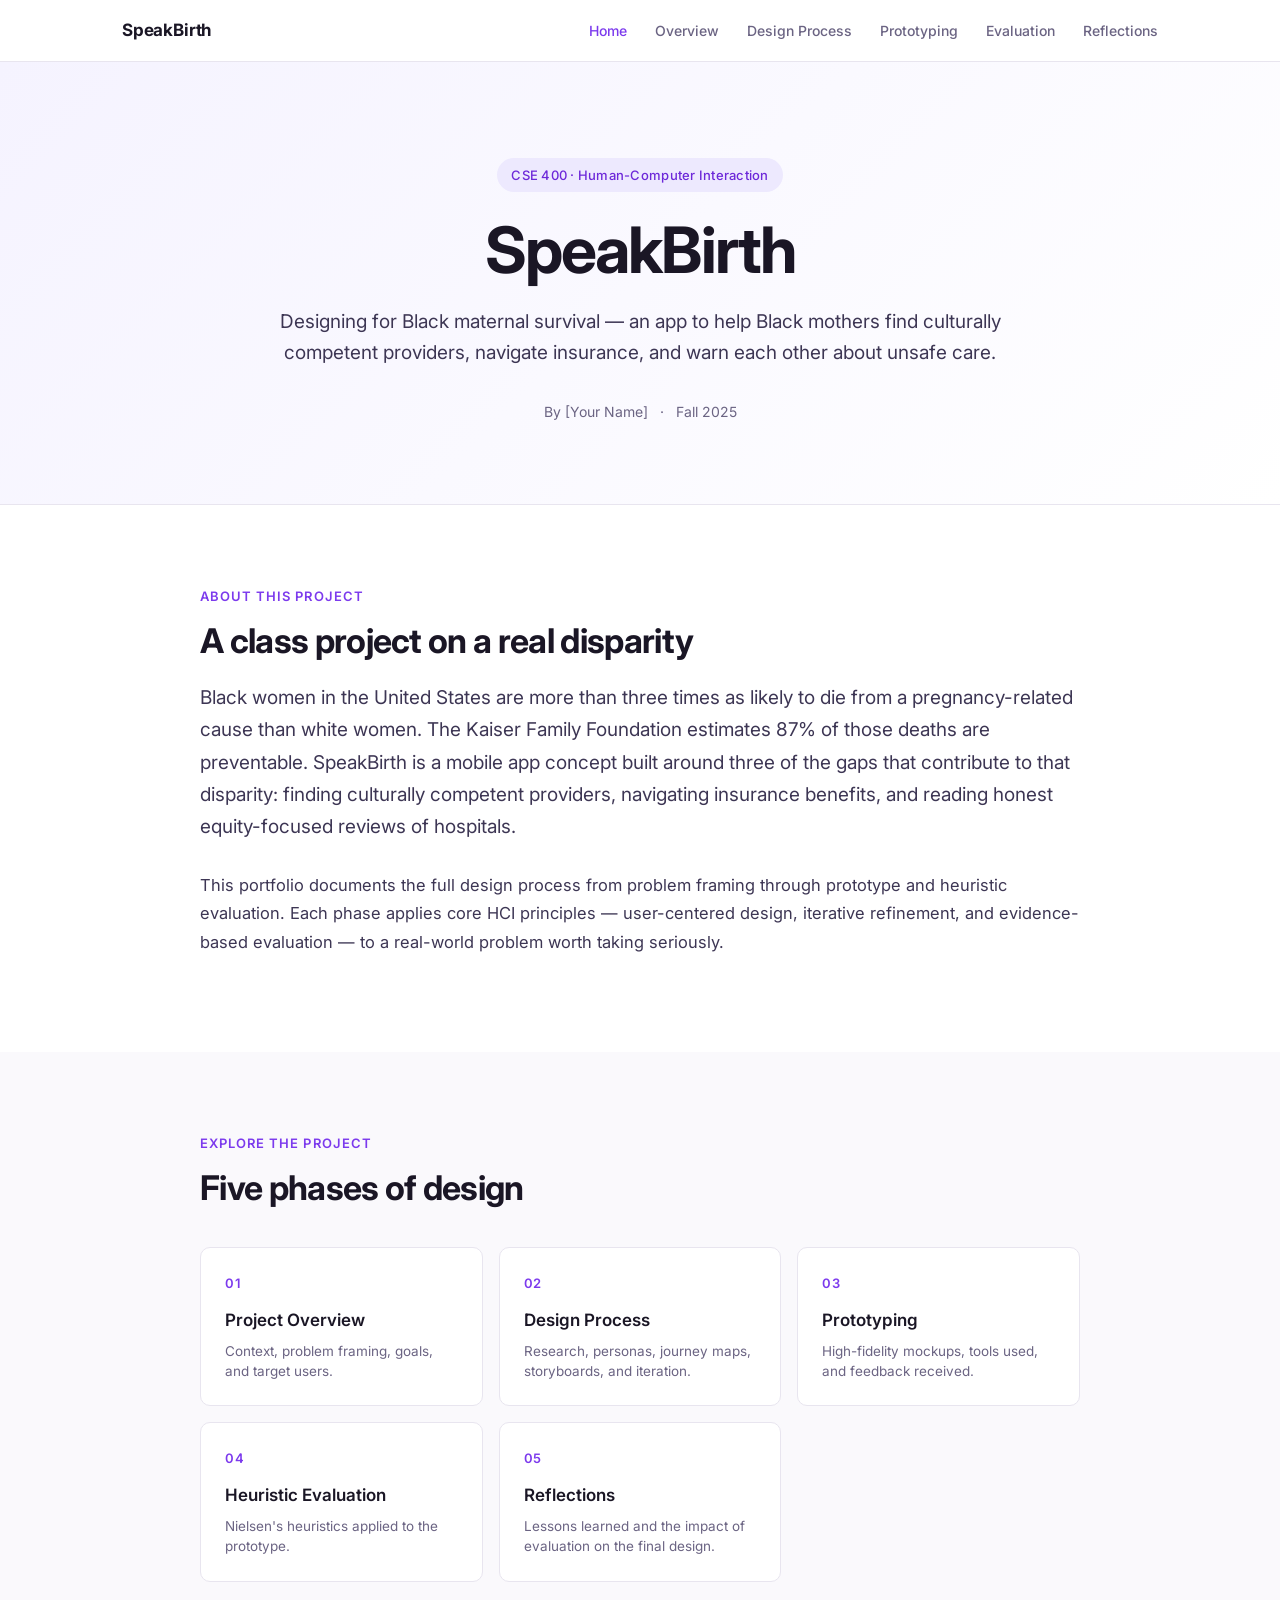
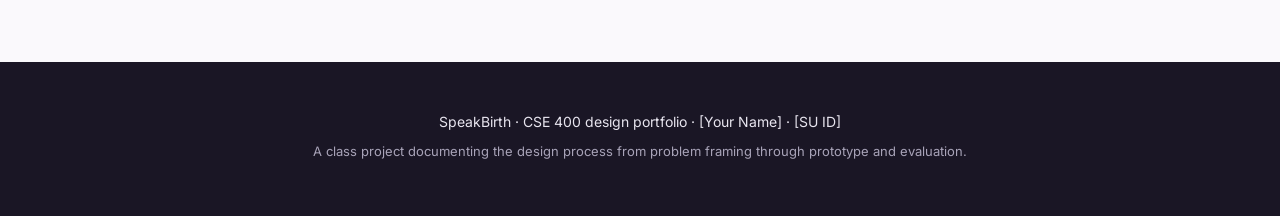
==== index.html @ d60310a7 "Add files via upload Portfolio Site" ====
<!DOCTYPE html>
<html lang="en">
<head>
  <meta charset="UTF-8" />
  <meta name="viewport" content="width=device-width, initial-scale=1.0" />
  <title>SpeakBirth — HCI Design Portfolio</title>
  <link rel="preconnect" href="https://fonts.googleapis.com">
  <link rel="preconnect" href="https://fonts.gstatic.com" crossorigin>
  <link href="https://fonts.googleapis.com/css2?family=Inter:wght@300;400;500;600;700&display=swap" rel="stylesheet">
  <link rel="stylesheet" href="style.css" />
</head>
<body>

  <nav class="nav">
    <div class="nav-inner">
      <a href="index.html" class="nav-logo">SpeakBirth</a>
      <div class="nav-links">
        <a href="index.html" class="active">Home</a>
        <a href="overview.html">Overview</a>
        <a href="design-process.html">Design Process</a>
        <a href="prototyping.html">Prototyping</a>
        <a href="evaluation.html">Evaluation</a>
        <a href="reflections.html">Reflections</a>
      </div>
    </div>
  </nav>

  <header class="hero">
    <div class="hero-inner">
      <div class="hero-tag">CSE 400 · Human-Computer Interaction</div>
      <h1>SpeakBirth</h1>
      <p class="hero-subtitle">Designing for Black maternal survival — an app to help Black mothers find culturally competent providers, navigate insurance, and warn each other about unsafe care.</p>
      <div class="hero-meta">
        <span>By [Your Name]</span>
        <span>·</span>
        <span>Fall 2025</span>
      </div>
    </div>
  </header>

  <section class="section">
    <div class="container">
      <div class="section-label">About this project</div>
      <h2>A class project on a real disparity</h2>
      <p class="lead">Black women in the United States are more than three times as likely to die from a pregnancy-related cause than white women. The Kaiser Family Foundation estimates 87% of those deaths are preventable. SpeakBirth is a mobile app concept built around three of the gaps that contribute to that disparity: finding culturally competent providers, navigating insurance benefits, and reading honest equity-focused reviews of hospitals.</p>

      <p>This portfolio documents the full design process from problem framing through prototype and heuristic evaluation. Each phase applies core HCI principles — user-centered design, iterative refinement, and evidence-based evaluation — to a real-world problem worth taking seriously.</p>
    </div>
  </section>

  <section class="section section-alt">
    <div class="container">
      <div class="section-label">Explore the project</div>
      <h2>Five phases of design</h2>

      <div class="phase-grid">
        <a href="overview.html" class="phase-card">
          <div class="phase-num">01</div>
          <div class="phase-title">Project Overview</div>
          <div class="phase-desc">Context, problem framing, goals, and target users.</div>
        </a>
        <a href="design-process.html" class="phase-card">
          <div class="phase-num">02</div>
          <div class="phase-title">Design Process</div>
          <div class="phase-desc">Research, personas, journey maps, storyboards, and iteration.</div>
        </a>
        <a href="prototyping.html" class="phase-card">
          <div class="phase-num">03</div>
          <div class="phase-title">Prototyping</div>
          <div class="phase-desc">High-fidelity mockups, tools used, and feedback received.</div>
        </a>
        <a href="evaluation.html" class="phase-card">
          <div class="phase-num">04</div>
          <div class="phase-title">Heuristic Evaluation</div>
          <div class="phase-desc">Nielsen's heuristics applied to the prototype.</div>
        </a>
        <a href="reflections.html" class="phase-card">
          <div class="phase-num">05</div>
          <div class="phase-title">Reflections</div>
          <div class="phase-desc">Lessons learned and the impact of evaluation on the final design.</div>
        </a>
      </div>
    </div>
  </section>

  <footer class="footer">
    <div class="container">
      <p>SpeakBirth · CSE 400 design portfolio · [Your Name] · [SU ID]</p>
      <p class="footer-sub">A class project documenting the design process from problem framing through prototype and evaluation.</p>
    </div>
  </footer>

</body>
</html>
---- style.css ----
/* ---------- BASE & RESET ---------- */
* {
  box-sizing: border-box;
  margin: 0;
  padding: 0;
}

:root {
  --purple-50: #f5f3ff;
  --purple-100: #ede9fe;
  --purple-200: #ddd6fe;
  --purple-400: #a78bfa;
  --purple-500: #8b5cf6;
  --purple-600: #7c3aed;
  --purple-700: #6d28d9;
  --purple-900: #4c1d95;

  --ink-900: #1a1625;
  --ink-700: #3d3654;
  --ink-500: #6b6483;
  --ink-300: #a8a3b8;
  --ink-100: #e8e5ef;

  --bg-white: #ffffff;
  --bg-alt: #faf9fc;
  --bg-tint: #f5f3fa;

  --radius-sm: 6px;
  --radius-md: 10px;
  --radius-lg: 16px;

  --shadow-sm: 0 1px 2px rgba(76, 29, 149, 0.04);
  --shadow-md: 0 4px 16px rgba(76, 29, 149, 0.06);
}

html {
  scroll-behavior: smooth;
  scroll-padding-top: 80px;
}

body {
  font-family: 'Inter', -apple-system, BlinkMacSystemFont, 'Segoe UI', Roboto, sans-serif;
  font-size: 16px;
  line-height: 1.7;
  color: var(--ink-900);
  background: var(--bg-white);
  -webkit-font-smoothing: antialiased;
}

a {
  color: var(--purple-600);
  text-decoration: none;
  transition: color 0.15s ease;
}
a:hover { color: var(--purple-700); }

/* ---------- NAVIGATION ---------- */
.nav {
  position: sticky;
  top: 0;
  background: rgba(255, 255, 255, 0.95);
  backdrop-filter: blur(8px);
  border-bottom: 1px solid var(--ink-100);
  z-index: 100;
}
.nav-inner {
  max-width: 1100px;
  margin: 0 auto;
  padding: 16px 32px;
  display: flex;
  justify-content: space-between;
  align-items: center;
}
.nav-logo {
  font-weight: 700;
  font-size: 17px;
  color: var(--ink-900);
  letter-spacing: -0.01em;
}
.nav-logo:hover { color: var(--purple-600); }
.nav-links {
  display: flex;
  gap: 28px;
}
.nav-links a {
  font-size: 14px;
  color: var(--ink-500);
  font-weight: 500;
}
.nav-links a:hover, .nav-links a.active {
  color: var(--purple-600);
}

/* ---------- HERO ---------- */
.hero {
  background: linear-gradient(135deg, var(--purple-50) 0%, var(--bg-white) 100%);
  padding: 96px 32px 80px;
  border-bottom: 1px solid var(--ink-100);
}
.hero-inner {
  max-width: 800px;
  margin: 0 auto;
  text-align: center;
}
.hero-tag {
  display: inline-block;
  font-size: 13px;
  font-weight: 500;
  color: var(--purple-700);
  background: var(--purple-100);
  padding: 6px 14px;
  border-radius: 999px;
  margin-bottom: 24px;
  letter-spacing: 0.02em;
}
.hero h1 {
  font-size: 64px;
  font-weight: 700;
  letter-spacing: -0.03em;
  line-height: 1.05;
  margin-bottom: 24px;
  color: var(--ink-900);
}
.hero-subtitle {
  font-size: 19px;
  color: var(--ink-700);
  line-height: 1.6;
  margin-bottom: 32px;
}
.hero-meta {
  display: flex;
  justify-content: center;
  gap: 12px;
  font-size: 14px;
  color: var(--ink-500);
}

/* Page header (smaller than hero, used on inner pages) */
.page-header {
  background: linear-gradient(135deg, var(--purple-50) 0%, var(--bg-white) 100%);
  padding: 64px 32px 56px;
  border-bottom: 1px solid var(--ink-100);
  text-align: center;
}
.page-header-inner {
  max-width: 800px;
  margin: 0 auto;
}
.page-header h1 {
  font-size: 44px;
  font-weight: 700;
  letter-spacing: -0.02em;
  line-height: 1.1;
  margin-bottom: 14px;
  color: var(--ink-900);
}
.page-header p {
  font-size: 17px;
  color: var(--ink-700);
}

/* ---------- SECTIONS ---------- */
.section {
  padding: 80px 32px;
}
.section-alt {
  background: var(--bg-alt);
}
.container {
  max-width: 880px;
  margin: 0 auto;
}
.section-label {
  font-size: 13px;
  font-weight: 600;
  color: var(--purple-600);
  text-transform: uppercase;
  letter-spacing: 0.08em;
  margin-bottom: 14px;
}
.section h2 {
  font-size: 34px;
  font-weight: 700;
  letter-spacing: -0.02em;
  line-height: 1.15;
  margin-bottom: 22px;
  color: var(--ink-900);
}
.section h3 {
  font-size: 21px;
  font-weight: 600;
  letter-spacing: -0.01em;
  margin-top: 36px;
  margin-bottom: 14px;
  color: var(--ink-900);
}
.section h4 {
  font-size: 16px;
  font-weight: 600;
  margin-top: 20px;
  margin-bottom: 8px;
  color: var(--ink-900);
}
.section p {
  font-size: 16.5px;
  color: var(--ink-700);
  margin-bottom: 16px;
}
.section .lead {
  font-size: 19px;
  color: var(--ink-700);
  margin-bottom: 28px;
}
.section strong {
  color: var(--ink-900);
  font-weight: 600;
}
.section ul, .section ol {
  margin: 0 0 18px 22px;
  color: var(--ink-700);
}
.section li {
  margin-bottom: 8px;
  font-size: 16.5px;
}

/* ---------- HOME PAGE GRID ---------- */
.phase-grid {
  display: grid;
  grid-template-columns: repeat(auto-fit, minmax(220px, 1fr));
  gap: 16px;
  margin-top: 40px;
}
.phase-card {
  background: var(--bg-white);
  border: 1px solid var(--ink-100);
  border-radius: var(--radius-md);
  padding: 24px;
  transition: all 0.2s ease;
  display: block;
}
.phase-card:hover {
  border-color: var(--purple-200);
  box-shadow: var(--shadow-md);
  transform: translateY(-2px);
}
.phase-num {
  font-size: 13px;
  font-weight: 600;
  color: var(--purple-600);
  letter-spacing: 0.05em;
  margin-bottom: 12px;
}
.phase-title {
  font-size: 17px;
  font-weight: 600;
  color: var(--ink-900);
  margin-bottom: 6px;
}
.phase-desc {
  font-size: 13.5px;
  color: var(--ink-500);
  line-height: 1.5;
}

/* ---------- CALLOUT ---------- */
.callout {
  background: var(--purple-50);
  border-left: 4px solid var(--purple-500);
  border-radius: var(--radius-md);
  padding: 24px 28px;
  margin: 28px 0;
  display: flex;
  align-items: center;
  gap: 24px;
}
.callout-stat {
  font-size: 48px;
  font-weight: 700;
  color: var(--purple-700);
  letter-spacing: -0.03em;
  line-height: 1;
  white-space: nowrap;
}
.callout-text {
  font-size: 16px;
  color: var(--ink-700);
  line-height: 1.5;
}

/* ---------- CARDS, FINDINGS, COMPARISONS ---------- */
.findings-grid {
  display: grid;
  grid-template-columns: repeat(auto-fit, minmax(260px, 1fr));
  gap: 14px;
  margin: 24px 0;
}
.finding {
  background: var(--bg-white);
  border: 1px solid var(--ink-100);
  border-radius: var(--radius-md);
  padding: 18px 20px;
  display: flex;
  gap: 14px;
}
.finding-num {
  font-size: 12px;
  font-weight: 700;
  color: var(--purple-600);
  background: var(--purple-100);
  padding: 4px 8px;
  border-radius: var(--radius-sm);
  height: fit-content;
  letter-spacing: 0.02em;
}
.finding-title {
  font-size: 15px;
  font-weight: 600;
  color: var(--ink-900);
  margin-bottom: 4px;
  line-height: 1.4;
}
.finding-source {
  font-size: 13px;
  color: var(--ink-500);
  line-height: 1.5;
}

.comparison {
  display: grid;
  grid-template-columns: 1fr 1fr;
  gap: 12px;
  margin: 24px 0;
}
.comp-box {
  background: var(--bg-white);
  border: 1px solid var(--ink-100);
  border-radius: var(--radius-md);
  padding: 18px 20px;
}
.comp-label {
  font-size: 12px;
  font-weight: 600;
  color: var(--purple-600);
  text-transform: uppercase;
  letter-spacing: 0.05em;
  margin-bottom: 8px;
}
.comp-text {
  font-size: 14.5px;
  color: var(--ink-700);
  line-height: 1.6;
}

/* ---------- PERSONAS ---------- */
.persona-grid {
  display: grid;
  grid-template-columns: repeat(auto-fit, minmax(280px, 1fr));
  gap: 16px;
  margin: 24px 0;
}
.persona {
  background: var(--bg-white);
  border: 1px solid var(--ink-100);
  border-radius: var(--radius-lg);
  padding: 28px;
}
.persona-avatar {
  width: 56px;
  height: 56px;
  border-radius: 50%;
  background: var(--purple-100);
  color: var(--purple-700);
  display: flex;
  align-items: center;
  justify-content: center;
  font-weight: 600;
  font-size: 18px;
  margin-bottom: 14px;
}
.persona-name {
  font-size: 19px;
  font-weight: 600;
  color: var(--ink-900);
  margin-bottom: 4px;
}
.persona-role {
  font-size: 13px;
  color: var(--purple-600);
  font-weight: 500;
  margin-bottom: 14px;
  text-transform: uppercase;
  letter-spacing: 0.05em;
}
.persona-detail {
  font-size: 14px;
  color: var(--ink-700);
  line-height: 1.6;
  margin-bottom: 10px;
}
.persona-detail strong {
  color: var(--ink-900);
  font-weight: 600;
}

/* ---------- TASKS ---------- */
.task-list {
  display: flex;
  flex-direction: column;
  gap: 16px;
  margin-top: 28px;
}
.task {
  background: var(--bg-white);
  border: 1px solid var(--ink-100);
  border-radius: var(--radius-md);
  padding: 28px 32px;
  transition: all 0.2s ease;
}
.task:hover {
  border-color: var(--purple-200);
  box-shadow: var(--shadow-md);
}
.task-num {
  font-size: 12px;
  font-weight: 600;
  color: var(--purple-600);
  letter-spacing: 0.08em;
  text-transform: uppercase;
  margin-bottom: 10px;
}
.task h3 {
  margin-top: 0;
  margin-bottom: 10px;
  font-size: 20px;
}
.task p {
  margin-bottom: 0;
  font-size: 15.5px;
  color: var(--ink-700);
}

/* ---------- STORYBOARDS ---------- */
.storyboard-card {
  background: var(--bg-white);
  border: 1px solid var(--ink-100);
  border-radius: var(--radius-lg);
  padding: 32px;
  margin: 24px 0;
}
.storyboard-header {
  margin-bottom: 20px;
}
.storyboard-num {
  font-size: 12px;
  font-weight: 600;
  color: var(--purple-600);
  letter-spacing: 0.08em;
  text-transform: uppercase;
  margin-bottom: 6px;
}
.storyboard-header h3 {
  margin-top: 0;
  font-size: 22px;
  margin-bottom: 0;
}
.storyboard-frames {
  display: grid;
  grid-template-columns: repeat(4, 1fr);
  gap: 12px;
  margin-bottom: 20px;
}
.frame {
  background: var(--bg-tint);
  border-radius: var(--radius-md);
  padding: 14px;
}
.frame-label {
  font-size: 11px;
  font-weight: 600;
  color: var(--purple-600);
  letter-spacing: 0.05em;
  margin-bottom: 6px;
}
.frame-text {
  font-size: 13px;
  color: var(--ink-700);
  line-height: 1.5;
}

/* ---------- HEURISTIC EVALUATION ---------- */
.heuristic-list {
  display: flex;
  flex-direction: column;
  gap: 14px;
  margin-top: 24px;
}
.heuristic {
  background: var(--bg-white);
  border: 1px solid var(--ink-100);
  border-radius: var(--radius-md);
  padding: 22px 24px;
}
.heuristic-header {
  display: flex;
  align-items: center;
  gap: 12px;
  margin-bottom: 10px;
  flex-wrap: wrap;
}
.heuristic-num {
  font-size: 11px;
  font-weight: 700;
  color: var(--purple-700);
  background: var(--purple-100);
  padding: 4px 8px;
  border-radius: var(--radius-sm);
  letter-spacing: 0.05em;
}
.heuristic-title {
  font-size: 17px;
  font-weight: 600;
  color: var(--ink-900);
}
.severity {
  font-size: 11px;
  font-weight: 600;
  padding: 3px 8px;
  border-radius: 999px;
  margin-left: auto;
  text-transform: uppercase;
  letter-spacing: 0.05em;
}
.severity-low { background: #ecfdf5; color: #047857; }
.severity-med { background: #fef3c7; color: #b45309; }
.severity-high { background: #fee2e2; color: #b91c1c; }
.heuristic-body {
  font-size: 14.5px;
  color: var(--ink-700);
  line-height: 1.6;
  margin-bottom: 8px;
}
.heuristic-fix {
  font-size: 14px;
  color: var(--ink-700);
  background: var(--bg-tint);
  padding: 10px 14px;
  border-radius: var(--radius-sm);
  border-left: 3px solid var(--purple-400);
}
.heuristic-fix strong {
  color: var(--purple-700);
}

/* ---------- IMAGE & FIGURE ---------- */
.figure {
  margin: 28px 0;
}
.figure img {
  width: 100%;
  border-radius: var(--radius-md);
  border: 1px solid var(--ink-100);
  display: block;
}
.figure-caption {
  font-size: 13px;
  color: var(--ink-500);
  text-align: center;
  margin-top: 10px;
  font-style: italic;
}

.image-placeholder {
  background: var(--bg-tint);
  border: 2px dashed var(--purple-200);
  border-radius: var(--radius-md);
  padding: 40px 24px;
  text-align: center;
  margin-top: 16px;
}
.image-placeholder p {
  font-size: 14px;
  color: var(--ink-500);
  margin-bottom: 4px;
}
.image-placeholder p:first-child {
  font-weight: 600;
  color: var(--ink-700);
  font-size: 15px;
}
.placeholder-sub {
  font-size: 12.5px !important;
  margin-top: 6px;
}
.image-placeholder code {
  background: var(--purple-100);
  color: var(--purple-700);
  padding: 2px 6px;
  border-radius: 4px;
  font-size: 12px;
  font-family: 'Menlo', 'Monaco', monospace;
}

/* ---------- FOOTER ---------- */
.footer {
  background: var(--ink-900);
  color: var(--ink-100);
  padding: 48px 32px;
  text-align: center;
}
.footer p {
  font-size: 14px;
  color: var(--ink-100);
  margin-bottom: 6px;
}
.footer-sub {
  font-size: 13px !important;
  color: var(--ink-300) !important;
}

/* ---------- RESPONSIVE ---------- */
@media (max-width: 768px) {
  .nav-inner { padding: 14px 20px; }
  .nav-links { gap: 14px; }
  .nav-links a { font-size: 13px; }
  .hero { padding: 64px 20px 56px; }
  .hero h1 { font-size: 42px; }
  .hero-subtitle { font-size: 17px; }
  .page-header { padding: 48px 20px 40px; }
  .page-header h1 { font-size: 32px; }
  .section { padding: 56px 20px; }
  .section h2 { font-size: 26px; }
  .callout { flex-direction: column; text-align: center; gap: 14px; }
  .callout-stat { font-size: 40px; }
  .comparison { grid-template-columns: 1fr; }
  .storyboard-frames { grid-template-columns: repeat(2, 1fr); }
  .storyboard-card { padding: 22px 20px; }
}

@media (max-width: 540px) {
  .nav-links { display: none; }
  .nav-mobile-toggle { display: block; }
}
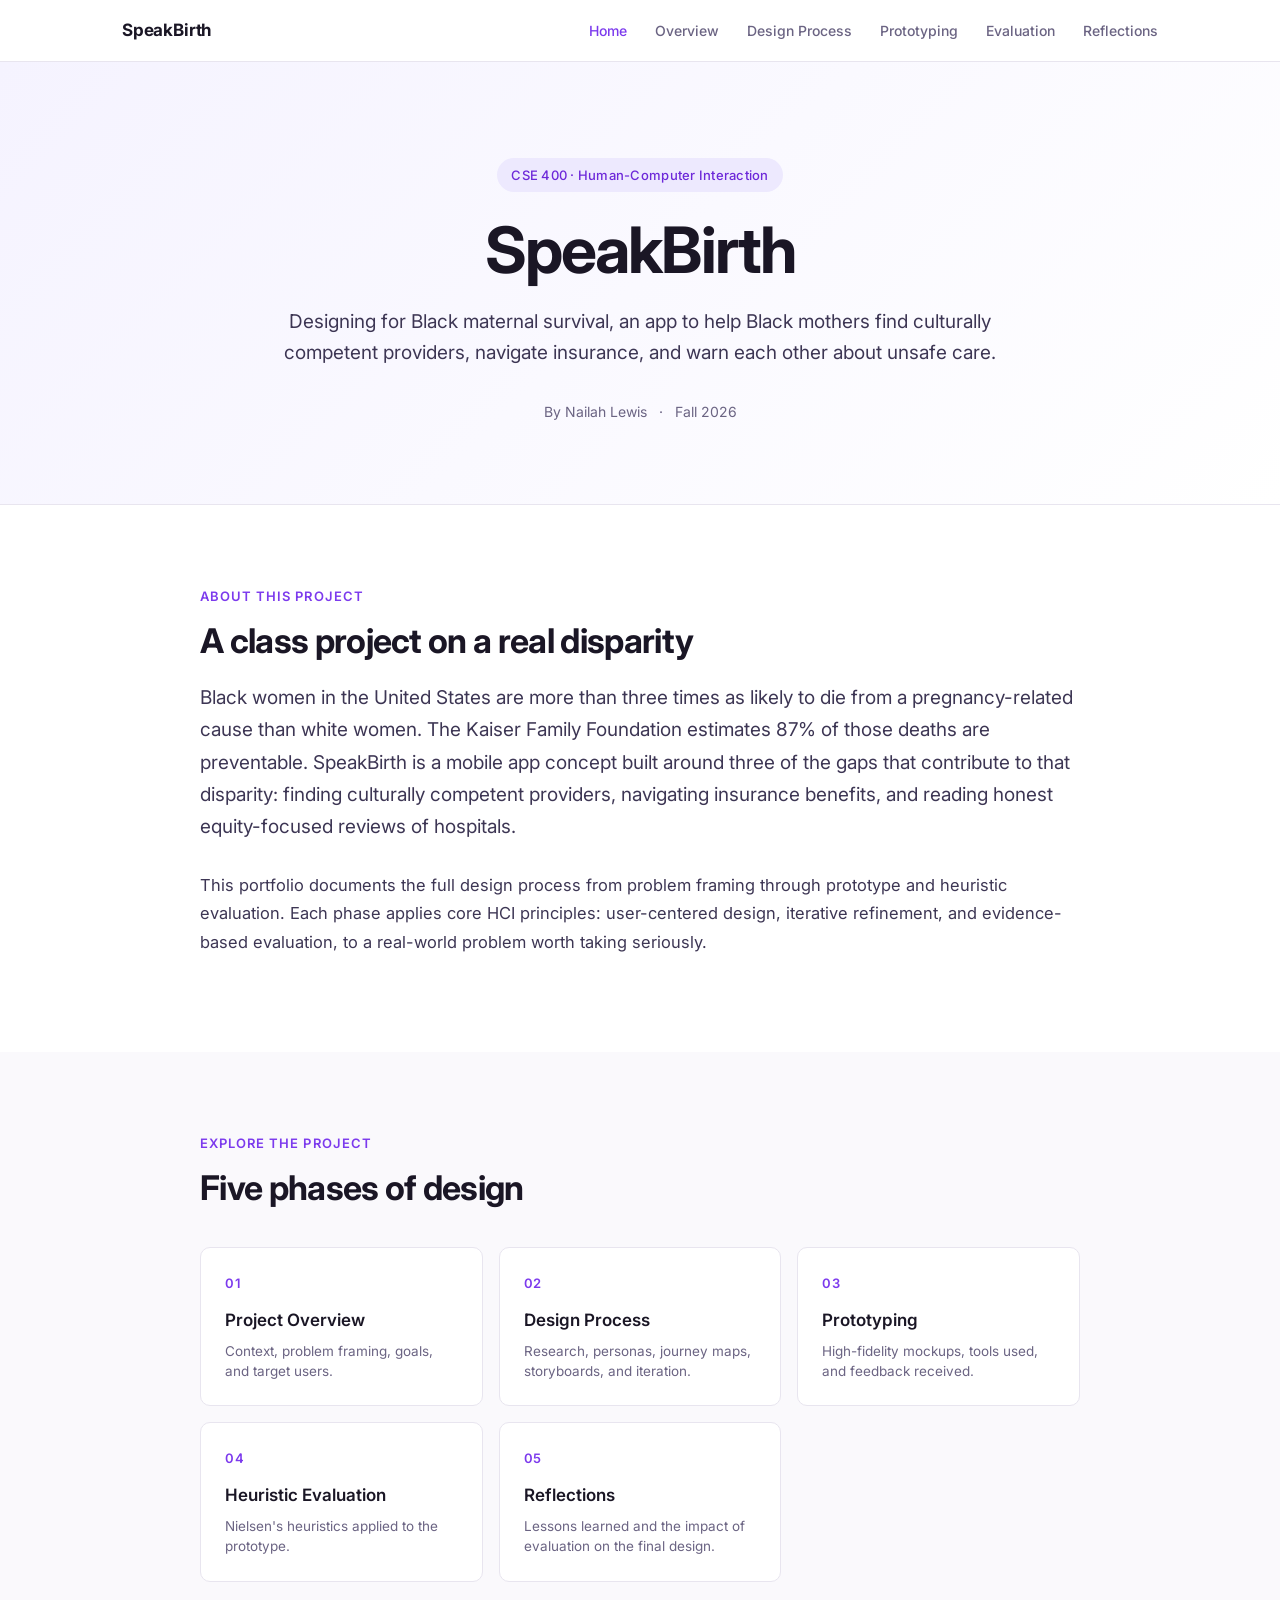
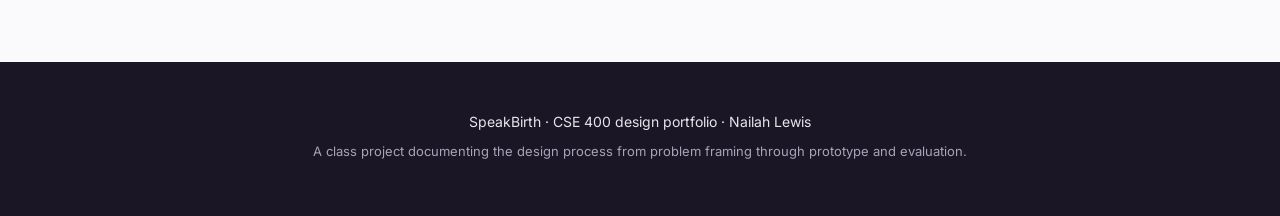
==== commit a5c5fba0: "Update index.html .." ====
--- a/index.html
+++ b/index.html
@@ -29,11 +29,11 @@
     <div class="hero-inner">
       <div class="hero-tag">CSE 400 · Human-Computer Interaction</div>
       <h1>SpeakBirth</h1>
-      <p class="hero-subtitle">Designing for Black maternal survival — an app to help Black mothers find culturally competent providers, navigate insurance, and warn each other about unsafe care.</p>
+      <p class="hero-subtitle">Designing for Black maternal survival, an app to help Black mothers find culturally competent providers, navigate insurance, and warn each other about unsafe care.</p>
       <div class="hero-meta">
-        <span>By [Your Name]</span>
+        <span>By Nailah Lewis</span>
         <span>·</span>
-        <span>Fall 2025</span>
+        <span>Fall 2026</span>
       </div>
     </div>
   </header>
@@ -44,7 +44,7 @@
       <h2>A class project on a real disparity</h2>
       <p class="lead">Black women in the United States are more than three times as likely to die from a pregnancy-related cause than white women. The Kaiser Family Foundation estimates 87% of those deaths are preventable. SpeakBirth is a mobile app concept built around three of the gaps that contribute to that disparity: finding culturally competent providers, navigating insurance benefits, and reading honest equity-focused reviews of hospitals.</p>
 
-      <p>This portfolio documents the full design process from problem framing through prototype and heuristic evaluation. Each phase applies core HCI principles — user-centered design, iterative refinement, and evidence-based evaluation — to a real-world problem worth taking seriously.</p>
+      <p>This portfolio documents the full design process from problem framing through prototype and heuristic evaluation. Each phase applies core HCI principles: user-centered design, iterative refinement, and evidence-based evaluation, to a real-world problem worth taking seriously.</p>
     </div>
   </section>
 
@@ -85,7 +85,7 @@
 
   <footer class="footer">
     <div class="container">
-      <p>SpeakBirth · CSE 400 design portfolio · [Your Name] · [SU ID]</p>
+      <p>SpeakBirth · CSE 400 design portfolio · Nailah Lewis </p>
       <p class="footer-sub">A class project documenting the design process from problem framing through prototype and evaluation.</p>
     </div>
   </footer>
